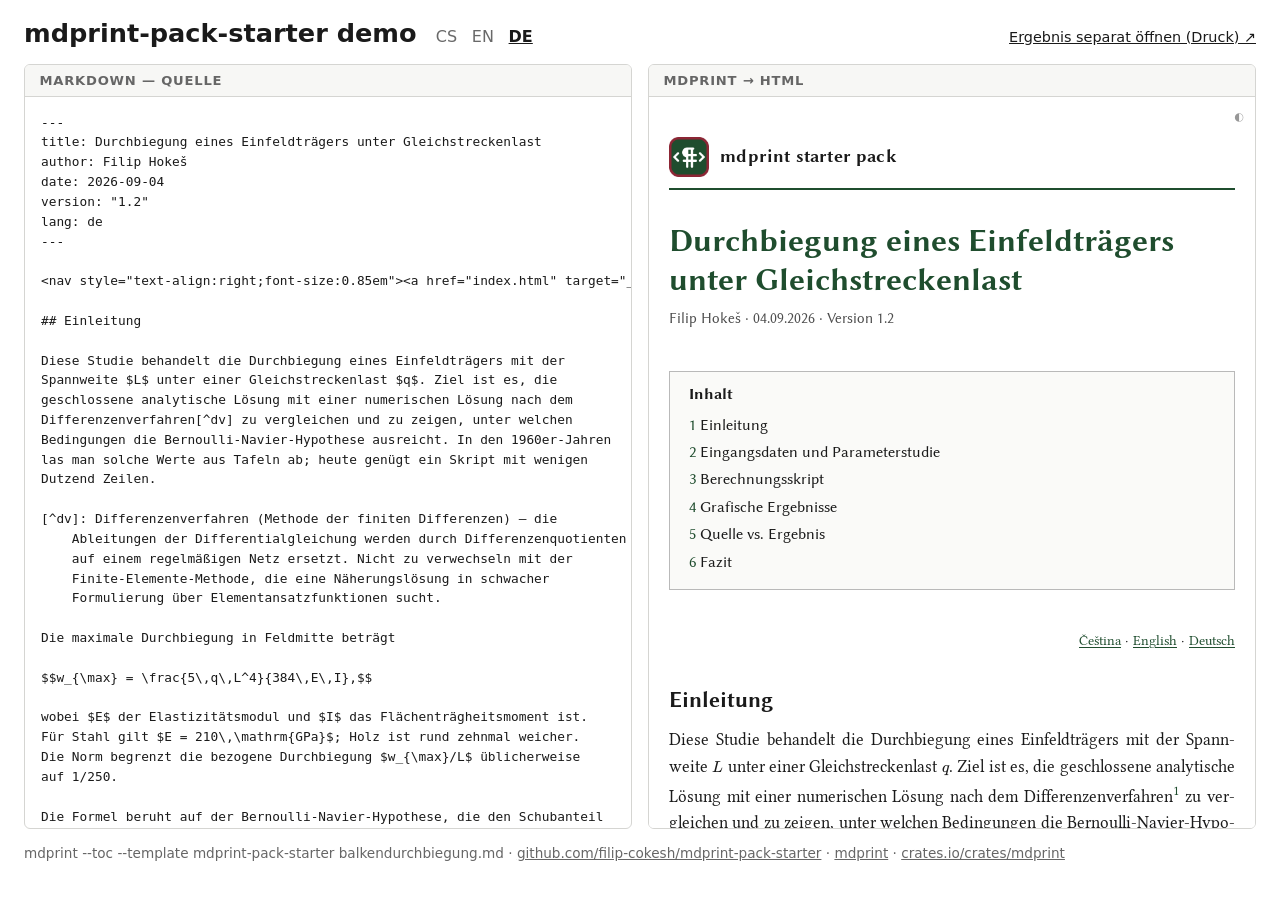
==== docs/de.html @ b365cfac "Demo site (docs/ for GitHub Pages) Three source-vs-result comparison pages (CS/EN/DE) rendered with " ====
<!DOCTYPE html>
<html lang="de">
<head>
<meta charset="utf-8">
<meta name="viewport" content="width=device-width, initial-scale=1">
<title>mdprint-pack-starter demo</title>
<style>
:root { color-scheme: light dark; --bg:#ffffff; --fg:#1a1a1a; --muted:#666; --border:#d5d5d2; --panel:#f7f7f5; }
@media (prefers-color-scheme: dark) { :root { --bg:#16161a; --fg:#d6d6d2; --muted:#9a9a96; --border:#4c4c50; --panel:#1f1f24; } }
* { box-sizing: border-box; }
body { margin:0; background:var(--bg); color:var(--fg); font-family:"Segoe UI",system-ui,sans-serif; }
header { max-width:1600px; margin:0 auto; padding:1.1rem 1.5rem 0.4rem; display:flex; align-items:baseline; gap:1.2rem; flex-wrap:wrap; }
h1 { font-size:1.6rem; margin:0; }
nav a { color:inherit; margin-right:.6rem; text-decoration:none; opacity:.65; }
nav a.active { font-weight:700; opacity:1; text-decoration:underline; }
.open { margin-left:auto; font-size:.9rem; color:inherit; }
main { max-width:1600px; margin:0 auto; padding:.6rem 1.5rem 1rem; display:grid; grid-template-columns:1fr 1fr; gap:1rem; }
@media (max-width: 900px) { main { grid-template-columns:1fr; } }
section { border:1px solid var(--border); border-radius:6px; overflow:hidden; display:flex; flex-direction:column; height:85vh; }
section h2 { margin:0; font-size:.82rem; letter-spacing:.06em; text-transform:uppercase; padding:.5rem .9rem; background:var(--panel); border-bottom:1px solid var(--border); color:var(--muted); font-weight:600; }
pre { margin:0; flex:1; overflow:auto; padding:1rem; font:.8rem/1.55 Consolas,"JetBrains Mono",monospace; }
iframe { border:0; flex:1; width:100%; background:#fff; }
footer { max-width:1600px; margin:0 auto; padding:0 1.5rem 1.2rem; font-size:.85rem; color:var(--muted); }
footer a { color:inherit; }
</style>
</head>
<body>
<header>
<h1>mdprint-pack-starter demo</h1>
<nav><a href="index.html">CS</a>
<a href="en.html">EN</a>
<a href="de.html" class="active">DE</a></nav>
<a class="open" href="doc-de.html">Ergebnis separat öffnen (Druck) ↗</a>
</header>
<main>
<section>
<h2>Markdown — Quelle</h2>
<pre><code>---
title: Durchbiegung eines Einfeldträgers unter Gleichstreckenlast
author: Filip Hokeš
date: 2026-09-04
version: "1.2"
lang: de
---

&lt;nav style="text-align:right;font-size:0.85em"&gt;&lt;a href="index.html" target="_top"&gt;Čeština&lt;/a&gt; · &lt;a href="en.html" target="_top"&gt;English&lt;/a&gt; · &lt;a href="de.html" target="_top"&gt;Deutsch&lt;/a&gt;&lt;/nav&gt;

## Einleitung

Diese Studie behandelt die Durchbiegung eines Einfeldträgers mit der
Spannweite $L$ unter einer Gleichstreckenlast $q$. Ziel ist es, die
geschlossene analytische Lösung mit einer numerischen Lösung nach dem
Differenzenverfahren[^dv] zu vergleichen und zu zeigen, unter welchen
Bedingungen die Bernoulli-Navier-Hypothese ausreicht. In den 1960er-Jahren
las man solche Werte aus Tafeln ab; heute genügt ein Skript mit wenigen
Dutzend Zeilen.

[^dv]: Differenzenverfahren (Methode der finiten Differenzen) — die
    Ableitungen der Differentialgleichung werden durch Differenzenquotienten
    auf einem regelmäßigen Netz ersetzt. Nicht zu verwechseln mit der
    Finite-Elemente-Methode, die eine Näherungslösung in schwacher
    Formulierung über Elementansatzfunktionen sucht.

Die maximale Durchbiegung in Feldmitte beträgt

$$w_{\max} = \frac{5\,q\,L^4}{384\,E\,I},$$

wobei $E$ der Elastizitätsmodul und $I$ das Flächenträgheitsmoment ist.
Für Stahl gilt $E = 210\,\mathrm{GPa}$; Holz ist rund zehnmal weicher.
Die Norm begrenzt die bezogene Durchbiegung $w_{\max}/L$ üblicherweise
auf 1/250.

Die Formel beruht auf der Bernoulli-Navier-Hypothese, die den Schubanteil
der Durchbiegung vernachlässigt. Über dessen Größe entscheidet nicht die
Schlankheit an sich, sondern das **Verhältnis von Biege- zu Schubsteifigkeit**:
für Gleichlast gilt

$$\frac{w_{\mathrm{V}}}{w_{\mathrm{M}}} = \frac{q L^2 / (8\,G\,A_{\mathrm{s}})}
{5\,q\,L^4 / (384\,E\,I)} = 9{,}6\,\frac{E\,I}{G\,A_{\mathrm{s}}\,L^2},$$

wobei $G$ der Schubmodul und $A_{\mathrm{s}}$ die Schubfläche ist. Erst beim
homogenen Rechteckquerschnitt vereinfacht sich der Ausdruck zu
$\approx 2{,}5\,(h/L)^2$ — für $h/L = 1/20$ macht der Schubanteil also etwa
0,6 % aus, woher die bekannte Schlankheitsfaustregel stammt. Bei
Querschnitten mit kleinem $G\,A_{\mathrm{s}}$ — z. B. Sandwich-,
dünnwandigen oder Verbundprofilen — kann der Schub jedoch auch bei sehr
schlanken Trägern relevant sein, d. h. die Timoshenko-Theorie ist dann
angebracht.

## Eingangsdaten und Parameterstudie

Die folgende Tabelle fasst eine Parameterstudie mit 36 Kombinationen aus
Spannweite und Last zusammen. Sie läuft absichtlich über eine Seite, um die
Wiederholung des Tabellenkopfs im Druck zu prüfen.

| Nr. | L [m] | q [kN/m] | E [GPa] | I [10⁻⁶ m⁴] | w_max [mm] | w/L [–] |
|---:|------:|---------:|--------:|------------:|-----------:|--------:|
| 1 | 3,0 | 5,0 | 210 | 83,3 | 0,60 | 1/4970 |
| 2 | 3,0 | 10,0 | 210 | 83,3 | 1,21 | 1/2485 |
| 3 | 3,0 | 15,0 | 210 | 83,3 | 1,81 | 1/1657 |
| 4 | 3,5 | 5,0 | 210 | 83,3 | 1,12 | 1/3133 |
| 5 | 3,5 | 10,0 | 210 | 83,3 | 2,23 | 1/1567 |
| 6 | 3,5 | 15,0 | 210 | 83,3 | 3,35 | 1/1044 |
| 7 | 4,0 | 5,0 | 210 | 83,3 | 1,90 | 1/2100 |
| 8 | 4,0 | 10,0 | 210 | 83,3 | 3,81 | 1/1050 |
| 9 | 4,0 | 15,0 | 210 | 83,3 | 5,71 | 1/700 |
| 10 | 4,5 | 5,0 | 210 | 83,3 | 3,05 | 1/1475 |
| 11 | 4,5 | 10,0 | 210 | 83,3 | 6,10 | 1/738 |
| 12 | 4,5 | 15,0 | 210 | 83,3 | 9,15 | 1/492 |
| 13 | 5,0 | 5,0 | 210 | 83,3 | 4,65 | 1/1075 |
| 14 | 5,0 | 10,0 | 210 | 83,3 | 9,30 | 1/538 |
| 15 | 5,0 | 15,0 | 210 | 83,3 | 13,95 | 1/358 |
| 16 | 5,5 | 5,0 | 210 | 83,3 | 6,81 | 1/808 |
| 17 | 5,5 | 10,0 | 210 | 83,3 | 13,62 | 1/404 |
| 18 | 5,5 | 15,0 | 210 | 83,3 | 20,43 | 1/269 |
| 19 | 6,0 | 5,0 | 210 | 83,3 | 9,64 | 1/622 |
| 20 | 6,0 | 10,0 | 210 | 83,3 | 19,28 | 1/311 |
| 21 | 6,0 | 15,0 | 210 | 83,3 | 28,93 | 1/207 |
| 22 | 6,5 | 5,0 | 210 | 83,3 | 13,29 | 1/489 |
| 23 | 6,5 | 10,0 | 210 | 83,3 | 26,57 | 1/245 |
| 24 | 6,5 | 15,0 | 210 | 83,3 | 39,86 | 1/163 |
| 25 | 7,0 | 5,0 | 210 | 83,3 | 17,86 | 1/392 |
| 26 | 7,0 | 10,0 | 210 | 83,3 | 35,71 | 1/196 |
| 27 | 7,0 | 15,0 | 210 | 83,3 | 53,57 | 1/131 |
| 28 | 7,5 | 5,0 | 210 | 83,3 | 23,54 | 1/319 |
| 29 | 7,5 | 10,0 | 210 | 83,3 | 47,08 | 1/159 |
| 30 | 7,5 | 15,0 | 210 | 83,3 | 70,62 | 1/106 |
| 31 | 8,0 | 5,0 | 210 | 83,3 | 30,48 | 1/262 |
| 32 | 8,0 | 10,0 | 210 | 83,3 | 60,95 | 1/131 |
| 33 | 8,0 | 15,0 | 210 | 83,3 | 91,43 | 1/87 |
| 34 | 8,5 | 5,0 | 210 | 83,3 | 38,84 | 1/219 |
| 35 | 8,5 | 10,0 | 210 | 83,3 | 77,68 | 1/109 |
| 36 | 8,5 | 15,0 | 210 | 83,3 | 116,52 | 1/73 |

Spannweiten über 8,0 m verletzen den Grenzwert 1/250 deutlich und verlangen
einen höheren Querschnitt oder eine Überhöhung.

## Berechnungsskript

Die analytische Lösung wird durch das folgende Skript geprüft. Die Zeilen
sind absichtlich lang, um den Zeilenumbruch im Druck zu testen.

```python
"""Durchbiegung des Einfeldträgers: analytisch vs. numerisch (Differenzenverfahren)."""
import numpy as np

def analytische_loesung(L: float, q: float, E: float, I: float, n: int = 101) -&gt; np.ndarray:
    """Biegelinie w(x) = q x (L^3 - 2 L x^2 + x^3) / (24 E I)."""
    x = np.linspace(0.0, L, n)
    return q * x * (L**3 - 2.0 * L * x**2 + x**3) / (24.0 * E * I)

def numerische_loesung(L: float, q: float, E: float, I: float, n: int = 101) -&gt; np.ndarray:
    """Löst E I w'''' = q mit finiten Differenzen und w(0) = w(L) = 0, w''(0) = w''(L) = 0."""
    h = L / (n - 1)
    A = np.zeros((n, n)); b = np.full(n, q * h**4 / (E * I))
    for i in range(2, n - 2):
        A[i, i-2:i+3] = [1.0, -4.0, 6.0, -4.0, 1.0]
    A[0, 0] = A[n-1, n-1] = 1.0; b[0] = b[n-1] = 0.0          # w = 0 an den Auflagern
    A[1, 0:3] = [1.0, -2.0, 1.0]; b[1] = 0.0                   # w'' = 0 (Gelenk links)
    A[n-2, n-3:n] = [1.0, -2.0, 1.0]; b[n-2] = 0.0             # w'' = 0 (Gelenk rechts)
    return np.linalg.solve(A, b)

if __name__ == "__main__":
    L, q, E, I = 6.0, 10_000.0, 210e9, 83.3e-6
    w_a = analytische_loesung(L, q, E, I)
    w_n = numerische_loesung(L, q, E, I)
    print(f"analytisch w_max = {1000 * w_a.max():.3f} mm, numerisch w_max = {1000 * w_n.max():.3f} mm")
    print(f"relative Abweichung = {abs(w_n.max() - w_a.max()) / w_a.max():.2e}")
```

## Grafische Ergebnisse

Die Biegelinien beider Lösungen zeigt die folgende Abbildung.

![Biegelinie — Vergleich der analytischen und numerischen Lösung](grafiken/verlauf.png)

Das statische System, gespeichert unter demselben Dateinamen in einem
anderen Ordner:

![Statisches System des Einfeldträgers](schemata/verlauf.png)

## Quelle vs. Ergebnis

Dieses Dokument entstand aus reinem Markdown. Der folgende Block ist der
wörtliche Quelltext (in Codeblöcken werden die typografischen Regeln
absichtlich nicht angewendet):

```markdown
Er sagte "die Spannweite beträgt 6 m" - d. h. auf S. 12 steht ein
Querschnitt 40x60 mm, geprüft am 1. 10. 2026 bei 25 °C... Vgl. Nr. 5.
```

Und so setzt mdprint denselben Text:

Er sagte "die Spannweite beträgt 6 m" - d. h. auf S. 12 steht ein
Querschnitt 40x60 mm, geprüft am 1. 10. 2026 bei 25 °C... Vgl. Nr. 5.

Der Unterschied liegt in den Details, die über die Lesbarkeit entscheiden:
Gänsefüßchen, Gedankenstrich, geschützte Leerzeichen in Abkürzung, Datum
und Einheit, echtes Malzeichen und Auslassungspunkte. Mathematik wird
gesetzt; Code und Pfade bleiben unberührt.

## Fazit

Die numerische Lösung weicht um weniger als 0,01 % von der analytischen ab,
was beide Ansätze bestätigt. Die Beziehung
$w(x) = \frac{q x (L^3 - 2Lx^2 + x^3)}{24 E I}$ eignet sich daher für
schnelle Nachweise[^nachweis]. Zum Abschluss eine Definition:

Grenzzustand der Gebrauchstauglichkeit

: Zustand, bei dessen Überschreitung das Tragwerk die Nutzungsanforderungen
  nicht mehr erfüllt, obwohl kein Versagen eintritt.

[^nachweis]: Ein Nachweis nach EN 1990 erfordert Lastkombinationen, die
    dieser Text der Kürze halber auslässt.
</code></pre>
</section>
<section>
<h2>mdprint → HTML</h2>
<iframe src="doc-de.html" title="mdprint output"></iframe>
</section>
</main>
<footer>mdprint --toc --template mdprint-pack-starter balkendurchbiegung.md · <a href="https://github.com/filip-cokesh/mdprint-pack-starter">github.com/filip-cokesh/mdprint-pack-starter</a> · <a href="https://github.com/filip-cokesh/mdprint">mdprint</a> · <a href="https://crates.io/crates/mdprint">crates.io/crates/mdprint</a></footer>
</body>
</html>
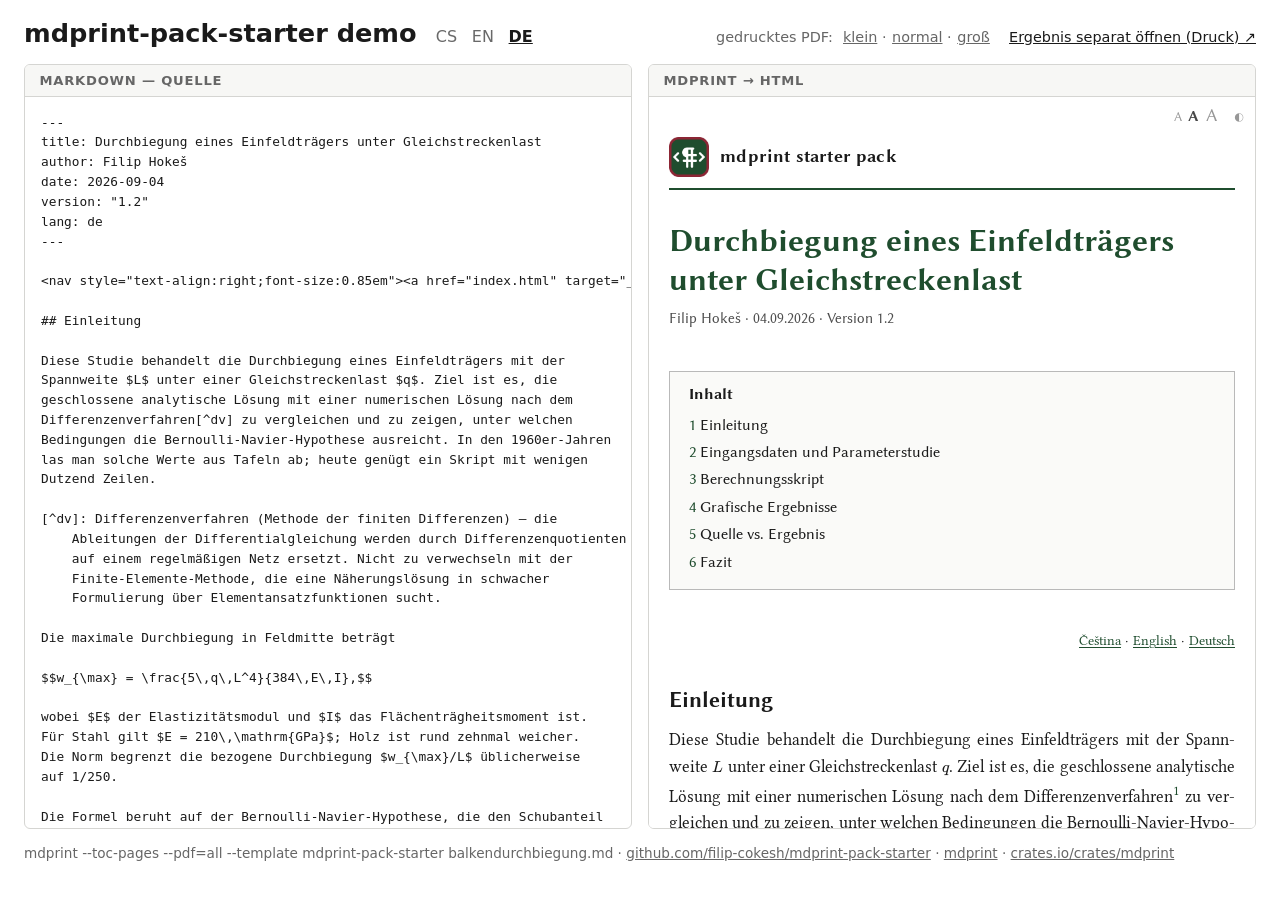
==== commit 8f47d458: "Demo with printed PDFs (page numbers, TOC page references) — mdprint 0.8.0 Co-Authored-By: Claude Op" ====
--- a/docs/de.html
+++ b/docs/de.html
@@ -13,7 +13,9 @@
 h1 { font-size:1.6rem; margin:0; }
 nav a { color:inherit; margin-right:.6rem; text-decoration:none; opacity:.65; }
 nav a.active { font-weight:700; opacity:1; text-decoration:underline; }
-.open { margin-left:auto; font-size:.9rem; color:inherit; }
+.pdf { margin-left:auto; font-size:.9rem; color:var(--muted); }
+.pdf a { color:inherit; margin-left:.35rem; }
+.open { font-size:.9rem; color:inherit; }
 main { max-width:1600px; margin:0 auto; padding:.6rem 1.5rem 1rem; display:grid; grid-template-columns:1fr 1fr; gap:1rem; }
 @media (max-width: 900px) { main { grid-template-columns:1fr; } }
 section { border:1px solid var(--border); border-radius:6px; overflow:hidden; display:flex; flex-direction:column; height:85vh; }
@@ -30,6 +32,7 @@
 <nav><a href="index.html">CS</a>
 <a href="en.html">EN</a>
 <a href="de.html" class="active">DE</a></nav>
+<span class="pdf">gedrucktes PDF: <a href="doc-de-small.pdf">klein</a> ·<a href="doc-de-normal.pdf">normal</a> ·<a href="doc-de-large.pdf">groß</a></span>
 <a class="open" href="doc-de.html">Ergebnis separat öffnen (Druck) ↗</a>
 </header>
 <main>
@@ -221,6 +224,6 @@
 <iframe src="doc-de.html" title="mdprint output"></iframe>
 </section>
 </main>
-<footer>mdprint --toc --template mdprint-pack-starter balkendurchbiegung.md · <a href="https://github.com/filip-cokesh/mdprint-pack-starter">github.com/filip-cokesh/mdprint-pack-starter</a> · <a href="https://github.com/filip-cokesh/mdprint">mdprint</a> · <a href="https://crates.io/crates/mdprint">crates.io/crates/mdprint</a></footer>
+<footer>mdprint --toc-pages --pdf=all --template mdprint-pack-starter balkendurchbiegung.md · <a href="https://github.com/filip-cokesh/mdprint-pack-starter">github.com/filip-cokesh/mdprint-pack-starter</a> · <a href="https://github.com/filip-cokesh/mdprint">mdprint</a> · <a href="https://crates.io/crates/mdprint">crates.io/crates/mdprint</a></footer>
 </body>
 </html>
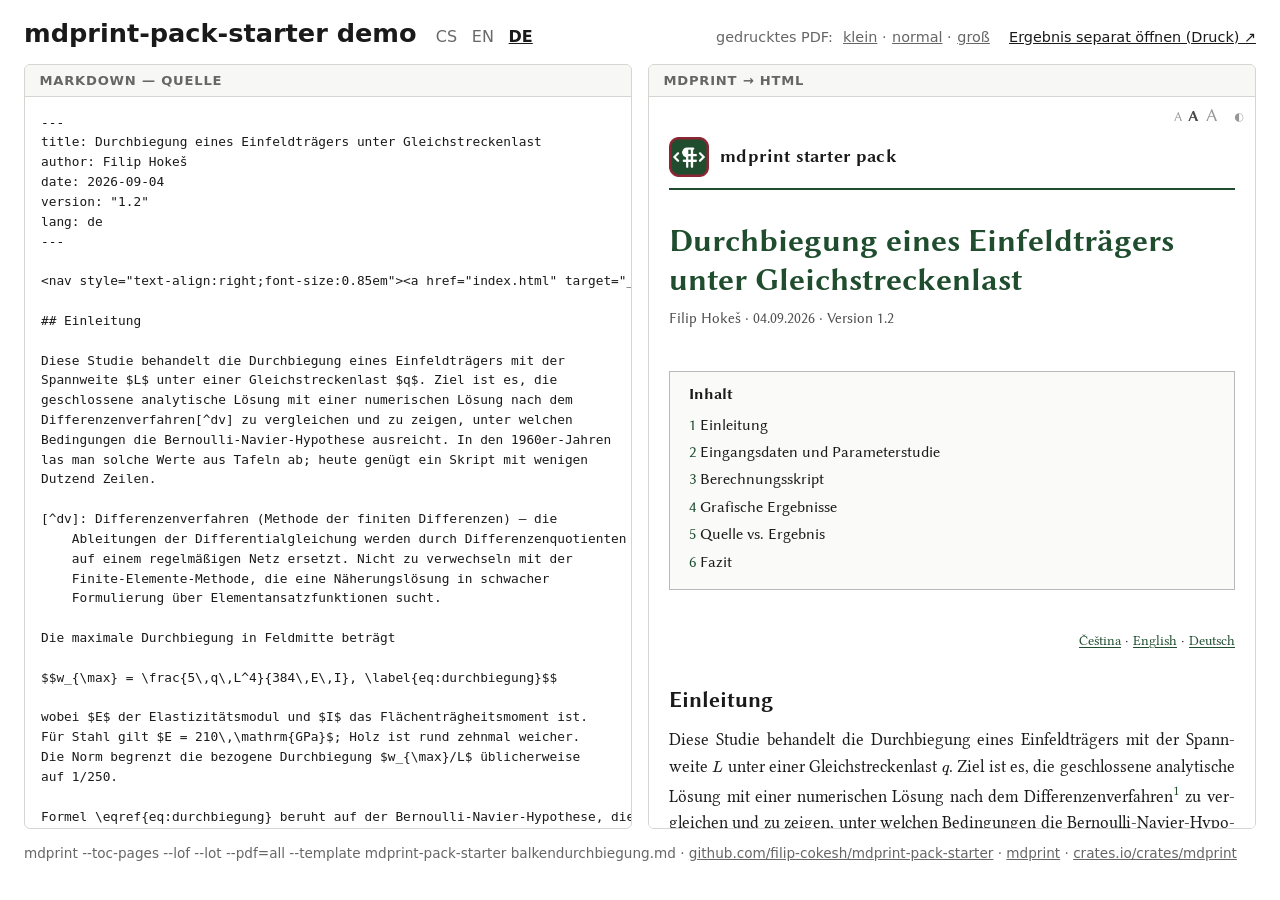
==== commit bcd14492: "Demo regenerated with mdprint 0.9.0 (numbered equations, lists) Accent colour also for table caption" ====
--- a/docs/de.html
+++ b/docs/de.html
@@ -66,20 +66,20 @@
 
 Die maximale Durchbiegung in Feldmitte beträgt
 
-$$w_{\max} = \frac{5\,q\,L^4}{384\,E\,I},$$
+$$w_{\max} = \frac{5\,q\,L^4}{384\,E\,I}, \label{eq:durchbiegung}$$
 
 wobei $E$ der Elastizitätsmodul und $I$ das Flächenträgheitsmoment ist.
 Für Stahl gilt $E = 210\,\mathrm{GPa}$; Holz ist rund zehnmal weicher.
 Die Norm begrenzt die bezogene Durchbiegung $w_{\max}/L$ üblicherweise
 auf 1/250.
 
-Die Formel beruht auf der Bernoulli-Navier-Hypothese, die den Schubanteil
+Formel \eqref{eq:durchbiegung} beruht auf der Bernoulli-Navier-Hypothese, die den Schubanteil
 der Durchbiegung vernachlässigt. Über dessen Größe entscheidet nicht die
 Schlankheit an sich, sondern das **Verhältnis von Biege- zu Schubsteifigkeit**:
 für Gleichlast gilt
 
 $$\frac{w_{\mathrm{V}}}{w_{\mathrm{M}}} = \frac{q L^2 / (8\,G\,A_{\mathrm{s}})}
-{5\,q\,L^4 / (384\,E\,I)} = 9{,}6\,\frac{E\,I}{G\,A_{\mathrm{s}}\,L^2},$$
+{5\,q\,L^4 / (384\,E\,I)} = 9{,}6\,\frac{E\,I}{G\,A_{\mathrm{s}}\,L^2}, \label{eq:schub}$$
 
 wobei $G$ der Schubmodul und $A_{\mathrm{s}}$ die Schubfläche ist. Erst beim
 homogenen Rechteckquerschnitt vereinfacht sich der Ausdruck zu
@@ -92,9 +92,11 @@
 
 ## Eingangsdaten und Parameterstudie
 
-Die folgende Tabelle fasst eine Parameterstudie mit 36 Kombinationen aus
+\autoref{tbl:studie} fasst eine Parameterstudie mit 36 Kombinationen aus
 Spannweite und Last zusammen. Sie läuft absichtlich über eine Seite, um die
 Wiederholung des Tabellenkopfs im Druck zu prüfen.
+
+Tabelle: Parameterstudie der Durchbiegung — 36 Kombinationen aus Spannweite und Last {#tbl:studie}
 
 | Nr. | L [m] | q [kN/m] | E [GPa] | I [10⁻⁶ m⁴] | w_max [mm] | w/L [–] |
 |---:|------:|---------:|--------:|------------:|-----------:|--------:|
@@ -173,14 +175,14 @@
 
 ## Grafische Ergebnisse
 
-Die Biegelinien beider Lösungen zeigt die folgende Abbildung.
-
-![Biegelinie — Vergleich der analytischen und numerischen Lösung](grafiken/verlauf.png)
-
-Das statische System, gespeichert unter demselben Dateinamen in einem
-anderen Ordner:
-
-![Statisches System des Einfeldträgers](schemata/verlauf.png)
+Die Biegelinien beider Lösungen zeigt \autoref{fig:biegelinie}.
+
+![Biegelinie — Vergleich der analytischen und numerischen Lösung](grafiken/verlauf.png){#fig:biegelinie}
+
+Das statische System (\autoref{fig:system}), gespeichert unter demselben
+Dateinamen in einem anderen Ordner:
+
+![Statisches System des Einfeldträgers](schemata/verlauf.png){#fig:system}
 
 ## Quelle vs. Ergebnis
 
@@ -206,7 +208,8 @@
 ## Fazit
 
 Die numerische Lösung weicht um weniger als 0,01 % von der analytischen ab,
-was beide Ansätze bestätigt. Die Beziehung
+was beide Ansätze und Formel \eqref{eq:durchbiegung} bestätigt; der Schubanteil
+nach Gleichung \ref{eq:schub} ist bei dieser Schlankheit vernachlässigbar. Die Beziehung
 $w(x) = \frac{q x (L^3 - 2Lx^2 + x^3)}{24 E I}$ eignet sich daher für
 schnelle Nachweise[^nachweis]. Zum Abschluss eine Definition:
 
@@ -224,6 +227,6 @@
 <iframe src="doc-de.html" title="mdprint output"></iframe>
 </section>
 </main>
-<footer>mdprint --toc-pages --pdf=all --template mdprint-pack-starter balkendurchbiegung.md · <a href="https://github.com/filip-cokesh/mdprint-pack-starter">github.com/filip-cokesh/mdprint-pack-starter</a> · <a href="https://github.com/filip-cokesh/mdprint">mdprint</a> · <a href="https://crates.io/crates/mdprint">crates.io/crates/mdprint</a></footer>
+<footer>mdprint --toc-pages --lof --lot --pdf=all --template mdprint-pack-starter balkendurchbiegung.md · <a href="https://github.com/filip-cokesh/mdprint-pack-starter">github.com/filip-cokesh/mdprint-pack-starter</a> · <a href="https://github.com/filip-cokesh/mdprint">mdprint</a> · <a href="https://crates.io/crates/mdprint">crates.io/crates/mdprint</a></footer>
 </body>
 </html>
